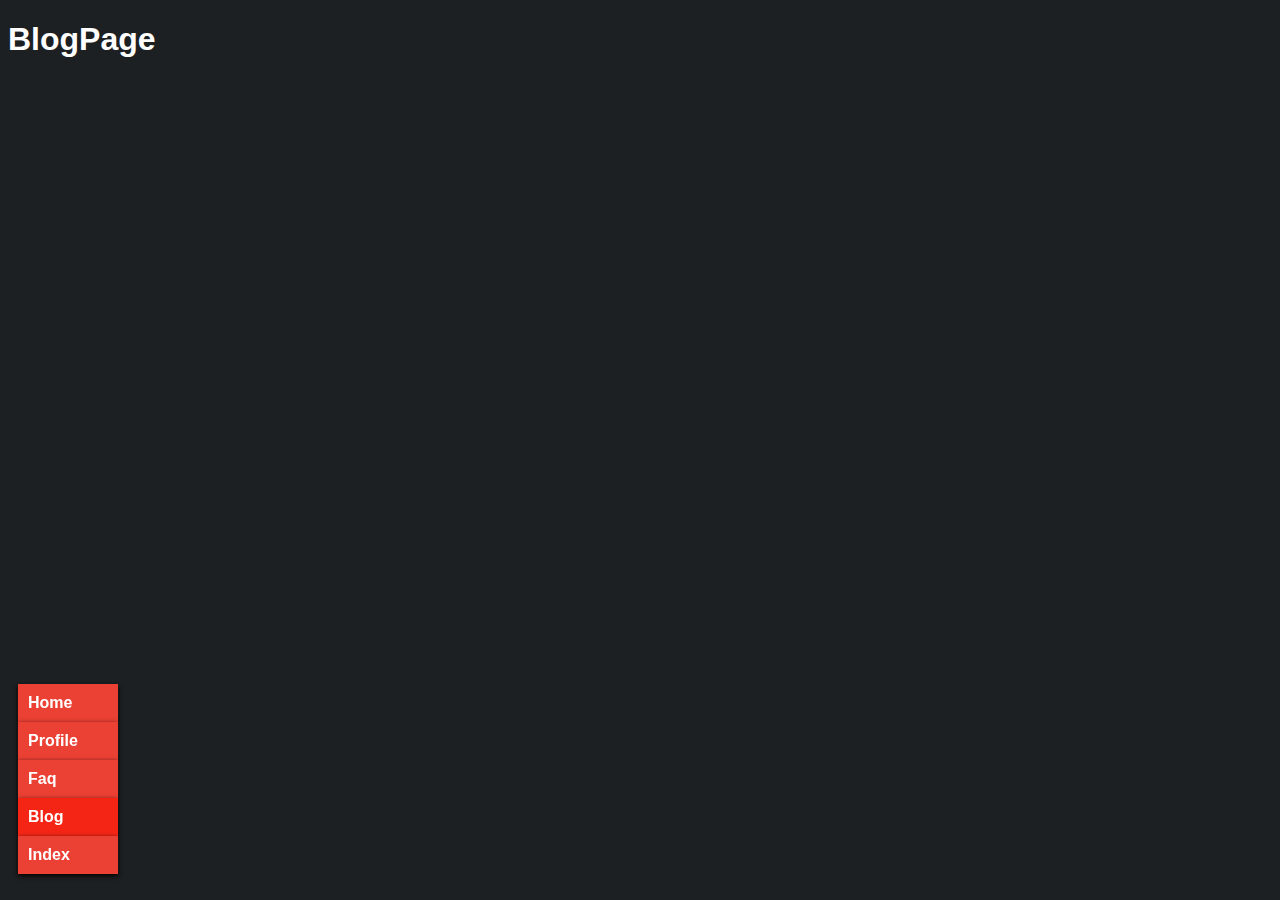
==== blog.html @ 9f6372d3 "S~" ====
<!DOCTYPE html>
<head>
	<meta charset="UTF-8">
	<meta name="viewport" content="width=device-width, initial-scale=1.0">
	<meta http-equiv="X-UA-Compatible" content="ie=edge">
	<link rel="stylesheet" href="style.css">

	<title>Homepage</title>

</head>
<body>
	<main>
		<h1>BlogPage</h1>
		<!-- Navigation -->
		<nav>
			<ul>
				<li>	<a href="./index.html" id="clean">Home</a>					</li>
				<li>	<a href="./profile.html" id="clean">Profile</a>				</li>
				<li>	<a href="./faq.html" id="clean">Faq</a>						</li>
				<li>	<a href="./blog.html" id="clean" class="active">Blog</a>	</li>
				<li>
					<a class="indexblock"><strong>Index</strong></a>
					<!--<img src="empty_icon.png">-->
				</li>
			</ul>
		</nav>
	</main>
</body>
<!--


-articles on the following
> Study choice - a combination of the sections **Study choice activities, Motivate your study choice** and **After completing the study...** from you SKC document
> Personal SWOT analysis - taken from your SKC document
> Programming experience - taken from the SKC questionnaire
> First feedback - The feedback you had from the SKC assignment and what your thoughts were about that feedback
> At least one article about the ICT field of work (as a result of the online Company Safari).


-->
---- style.css ----
body {
    color: white;
    font-family: Arial, Helvetica, sans-serif;
    background-color: #1d2022;
}



.Content h1{
    display:block;
    text-align:center;
}

.Content {
    transform: translateY(100px);
    margin: auto;
    width: 45%;
    display: block;
    padding: 20px;
    background-color: #2d2f30;
    border-radius: 20px;
    box-shadow: 0px 2px 5px 0px rgba(0, 0, 0, 1);
}






nav ul {
    position: fixed;
    list-style-type: none;
    bottom: 0px;
    padding: 10px;
    width: 100px;
}

nav ul li a {
    display: block;
    position: relative;
    background-color: #eb4034;
    padding: 10px;
    box-shadow: 0px 2px 5px 0px rgba(0, 0, 0, 1);
}

nav ul li a:hover{
    background-color: #f52516;
    color: #f52516;
    transform: translateX(5%);
}



.active {
    display: block;
    background-color: #f52516;
}
/*
    nav ul li img {
        position: absolute;
        background: #5c0b0b61;
        top: -25px;
        right: -43.8px;
        height: 39px;
    }  for icon of 500x500 */


#clean {
    text-decoration:none; 
    color:white; 
    font-weight:600
}
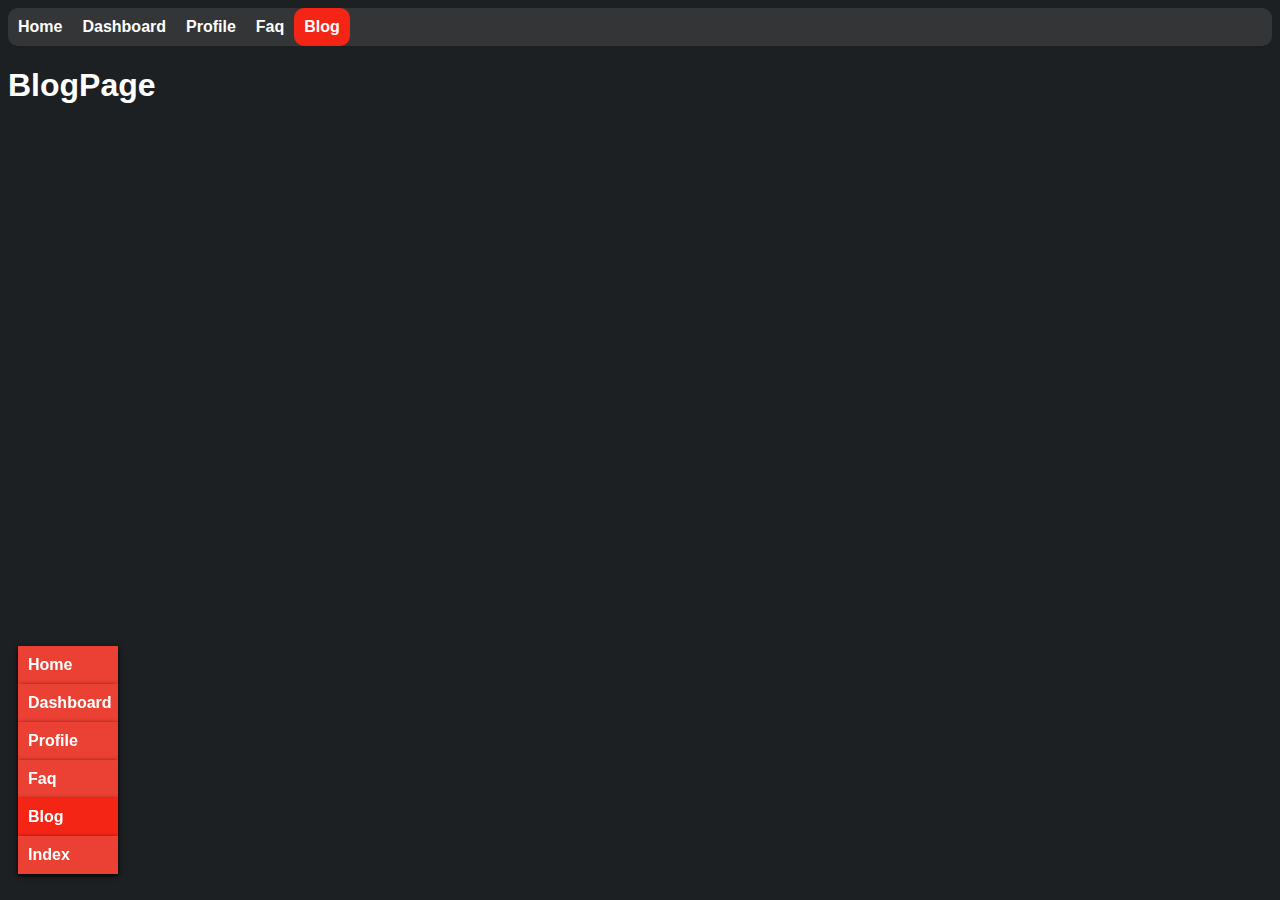
==== commit ebd11a74: "top nav added" ====
--- a/blog.html
+++ b/blog.html
@@ -9,12 +9,50 @@
 
 </head>
 <body>
+	<div class="topnav">
+
+		<ul>
+			<li>
+				<a href="./index.html" id="clean">
+					Home
+				</a>
+			</li>
+
+			<li>
+				<a href="./dashboard.html" id="clean">
+					Dashboard
+				</a>
+			</li>
+
+			<li>
+				<a href="./profile.html" id="clean">
+					Profile
+				</a>
+			</li>
+
+			<li>
+				<a href="./faq.html" id="clean">
+					Faq
+				</a>
+			</li>
+
+			<li>
+				<a href="./blog.html" id="clean" class="active">
+					Blog
+				</a>
+			</li>
+
+		</ul>
+
+	</div>
+
 	<main>
 		<h1>BlogPage</h1>
 		<!-- Navigation -->
 		<nav>
 			<ul>
 				<li>	<a href="./index.html" id="clean">Home</a>					</li>
+				<li>	<a href="./dashboard.html" id="clean">Dashboard</a>		</li>
 				<li>	<a href="./profile.html" id="clean">Profile</a>				</li>
 				<li>	<a href="./faq.html" id="clean">Faq</a>						</li>
 				<li>	<a href="./blog.html" id="clean" class="active">Blog</a>	</li>
--- a/style.css
+++ b/style.css
@@ -22,9 +22,29 @@
     box-shadow: 0px 2px 5px 0px rgba(0, 0, 0, 1);
 }
 
-
-
-
+.topnav {
+    display: block;
+    overflow: auto;
+    padding:0px;
+    width: 100%;
+    background-color: #333537;
+    border-radius: 10px;
+}
+.topnav > ul {
+    list-style-type:none;
+    margin:0;
+    padding:0;
+}
+.topnav > ul li {
+    display:inline;
+    float: left;
+}
+    .topnav > ul li a {
+        display: block;
+        padding: 10px;
+        border-radius: 10px;
+        text-align: center;
+    }
 
 
 nav ul {
@@ -37,7 +57,6 @@
 
 nav ul li a {
     display: block;
-    position: relative;
     background-color: #eb4034;
     padding: 10px;
     box-shadow: 0px 2px 5px 0px rgba(0, 0, 0, 1);
@@ -48,8 +67,6 @@
     color: #f52516;
     transform: translateX(5%);
 }
-
-
 
 .active {
     display: block;
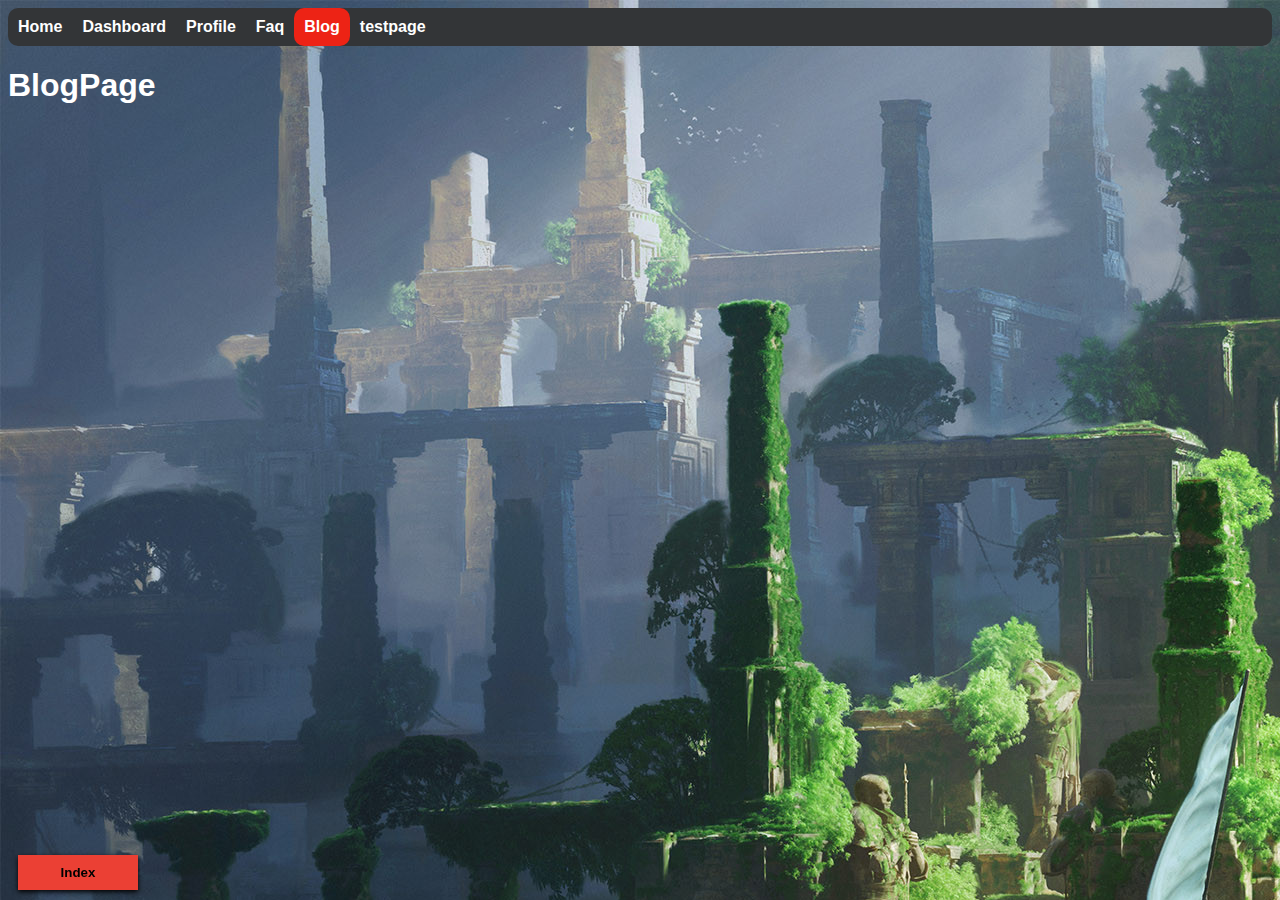
==== commit cd31dfe6: "added testpage, fixed indexlist" ====
--- a/blog.html
+++ b/blog.html
@@ -42,6 +42,11 @@
 				</a>
 			</li>
 
+			<li>
+				<a href="./testpage.html" id="clean">
+					testpage
+				</a>
+			</li>
 		</ul>
 
 	</div>
@@ -49,19 +54,17 @@
 	<main>
 		<h1>BlogPage</h1>
 		<!-- Navigation -->
-		<nav>
-			<ul>
-				<li>	<a href="./index.html" id="clean">Home</a>					</li>
-				<li>	<a href="./dashboard.html" id="clean">Dashboard</a>		</li>
-				<li>	<a href="./profile.html" id="clean">Profile</a>				</li>
-				<li>	<a href="./faq.html" id="clean">Faq</a>						</li>
-				<li>	<a href="./blog.html" id="clean" class="active">Blog</a>	</li>
-				<li>
-					<a class="indexblock"><strong>Index</strong></a>
-					<!--<img src="empty_icon.png">-->
-				</li>
-			</ul>
-		</nav>
+		<div class="dropdown">
+			<button class="dropdownbutton"><strong>Index</strong></button>
+			<div class="dropdown-content">
+				<a href="./index.html">Home</a>
+				<a href="./dashboard.html">Dashboard</a>
+				<a href="./profile.html">Profile</a>
+				<a href="./faq.html">Faq</a>
+				<a href="./blog.html" class="active">Blog</a>
+				<a href="./testpage.html">Testpage</a>
+			</div>
+		</div>
 	</main>
 </body>
 <!--
--- a/style.css
+++ b/style.css
@@ -2,30 +2,51 @@
     color: white;
     font-family: Arial, Helvetica, sans-serif;
     background-color: #1d2022;
+    background-image: url(background1.jpg);
+    background-attachment:fixed;
 }
-
-
 
 .Content h1{
     display:block;
     text-align:center;
 }
-
 .Content {
     transform: translateY(100px);
     margin: auto;
     width: 45%;
     display: block;
     padding: 20px;
-    background-color: #2d2f30;
+    background-color: #2d2f30e3;
     border-radius: 20px;
     box-shadow: 0px 2px 5px 0px rgba(0, 0, 0, 1);
 }
 
+.sidecontentimage1 {
+    position: absolute;
+    display: block;
+    float: right;
+    top: 329px;
+    right: 0px;
+    background-color: #2d2f30e3;
+    border-radius: 20px 0px 0px 20px;
+    box-shadow: 0px 2px 5px 0px rgba(0, 0, 0, 1);
+    width: 22%;
+}
+.sidecontentimage1 > img {
+    display: block;
+    height: 297px;
+    margin: auto;
+}
+.sidecontentimage1 > p{
+    text-align: center;
+}
+
+
+
 .topnav {
     display: block;
     overflow: auto;
-    padding:0px;
+    padding: 0px;
     width: 100%;
     background-color: #333537;
     border-radius: 10px;
@@ -39,47 +60,72 @@
     display:inline;
     float: left;
 }
-    .topnav > ul li a {
+.topnav > ul li a {
         display: block;
         padding: 10px;
         border-radius: 10px;
         text-align: center;
-    }
+}
+.active {
+    background-color: #ed2315;
+}
 
 
-nav ul {
+.dropdown-content > a.active {
+    background-color: #ed2315;
+}
+
+.dropdown {
     position: fixed;
-    list-style-type: none;
-    bottom: 0px;
+    display: inline-block;
     padding: 10px;
     width: 100px;
+    bottom: 0px;
 }
 
-nav ul li a {
+.dropdown-content {
+    display: none;
+    position: absolute;
+    min-width: 120px;
+    top: 10px;
+    transform: translateY(-100%);
+}
+
+
+.dropdown:hover .dropdown-content {
+    display: block;
+}
+
+.dropdown:hover .dropdownbutton {
+    background-color: #ed2315;
+}
+
+.dropdownbutton {
+    background-color: #eb4034;
+    padding: 10px;
+    width: 120px;
+    box-shadow: 0px 2px 5px 0px rgba(0, 0, 0, 1);
+    cursor: pointer;
+    color: black;
+    font-weight: 600;
+    border: none;
+}
+
+.dropdown-content > a {
     display: block;
     background-color: #eb4034;
     padding: 10px;
-    box-shadow: 0px 2px 5px 0px rgba(0, 0, 0, 1);
+    box-shadow: 0px 0px 2px 0px rgba(0, 0, 0, 1);
+    text-decoration: none;
+    color: black;
+    font-weight: 600;
 }
 
-nav ul li a:hover{
-    background-color: #f52516;
-    color: #f52516;
-    transform: translateX(5%);
-}
-
-.active {
-    display: block;
-    background-color: #f52516;
-}
-/*
-    nav ul li img {
-        position: absolute;
-        background: #5c0b0b61;
-        top: -25px;
-        right: -43.8px;
-        height: 39px;
-    }  for icon of 500x500 */
+.dropdown-content > a:hover {
+        background-color: #f52516;
+        color: black;
+        transform: translateX(5%);
+    }
 
 
 #clean {
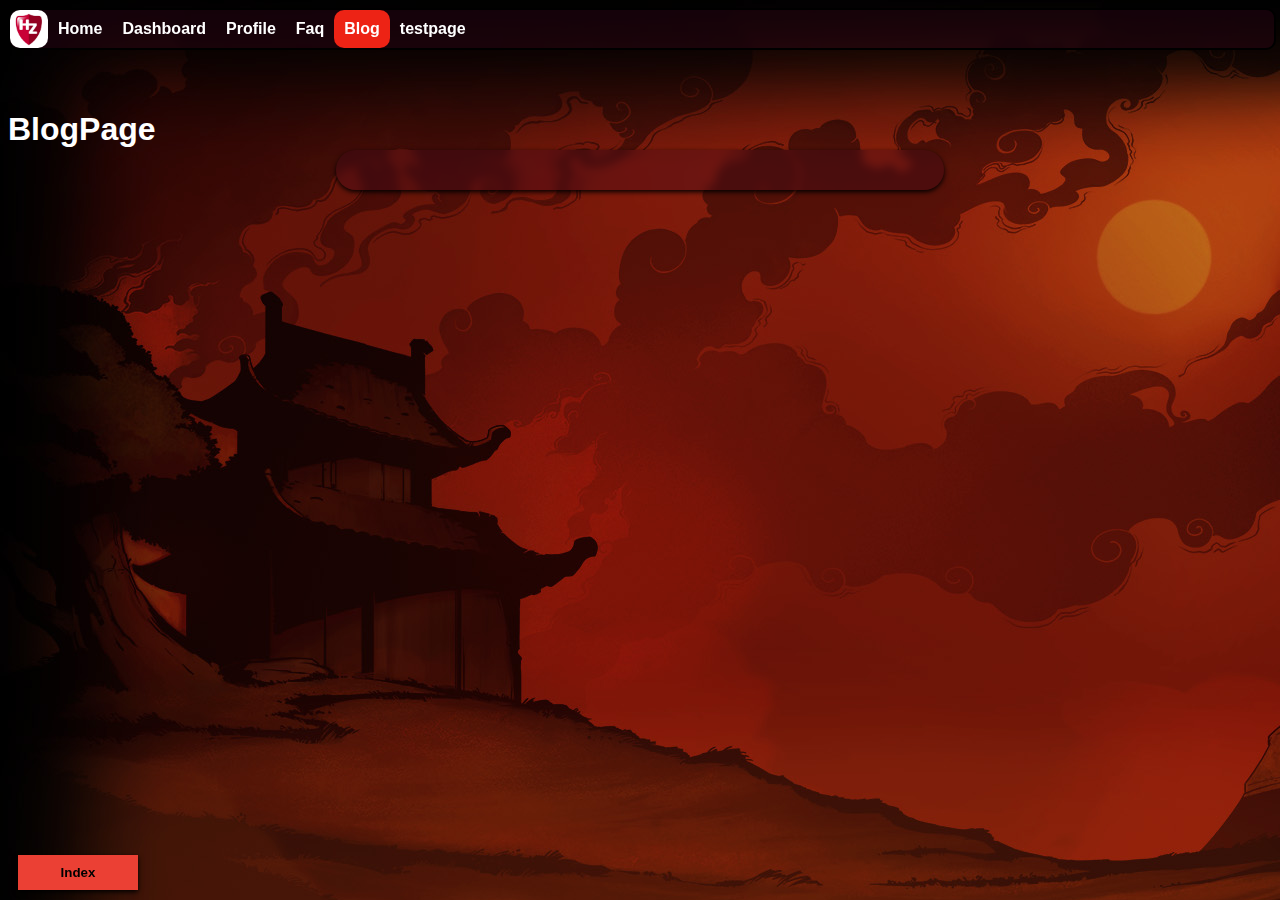
==== commit 14643c91: "added HZ logo, FAQ page made" ====
--- a/blog.html
+++ b/blog.html
@@ -12,6 +12,9 @@
 	<div class="topnav">
 
 		<ul>
+			<li>
+				<img src="HZLogo.png" />
+			</li>
 			<li>
 				<a href="./index.html" id="clean">
 					Home
@@ -51,7 +54,15 @@
 
 	</div>
 
+
+
+
 	<main>
+		<div class="Content">
+
+		</div>
+
+
 		<h1>BlogPage</h1>
 		<!-- Navigation -->
 		<div class="dropdown">
--- a/style.css
+++ b/style.css
@@ -2,7 +2,7 @@
     color: white;
     font-family: Arial, Helvetica, sans-serif;
     background-color: #1d2022;
-    background-image: url(background1.jpg);
+    background-image: url(background2.jpg);
     background-attachment:fixed;
 }
 
@@ -16,9 +16,10 @@
     width: 45%;
     display: block;
     padding: 20px;
-    background-color: #2d2f30e3;
     border-radius: 20px;
     box-shadow: 0px 2px 5px 0px rgba(0, 0, 0, 1);
+    background-color: rgba(62,8,29, 0.3);
+    backdrop-filter:blur(5px);
 }
 
 .sidecontentimage1 {
@@ -27,7 +28,8 @@
     float: right;
     top: 329px;
     right: 0px;
-    background-color: #2d2f30e3;
+    background-color: rgba(62,8,29, 0.3);
+    backdrop-filter: blur(5px);
     border-radius: 20px 0px 0px 20px;
     box-shadow: 0px 2px 5px 0px rgba(0, 0, 0, 1);
     width: 22%;
@@ -44,11 +46,14 @@
 
 
 .topnav {
+    border: 2px solid black;
     display: block;
     overflow: auto;
     padding: 0px;
     width: 100%;
-    background-color: #333537;
+    max-height:38px;
+    background-color: rgba(62,8,29, 0.3);
+    backdrop-filter: blur(5px);
     border-radius: 10px;
 }
 .topnav > ul {
@@ -66,6 +71,13 @@
         border-radius: 10px;
         text-align: center;
 }
+    .topnav > ul li img {
+        display: block;
+        padding: 0px;
+        float: right;
+        height: 38px;
+        border-radius: 10px;
+    }
 .active {
     background-color: #ed2315;
 }
@@ -111,6 +123,13 @@
     border: none;
 }
 
+
+
+
+
+
+
+
 .dropdown-content > a {
     display: block;
     background-color: #eb4034;
@@ -135,3 +154,93 @@
 }
 
 
+
+
+table {
+    border: 2px black solid;
+    background-color: #f97676;
+    border-radius: 3px;
+}
+td {
+    border: 1.7px black solid;
+    color: black;
+}
+thead{
+    background-color: #fb3d3d;
+    font-size: 20px;
+}
+
+.passed {
+    background-color: lightgreen;
+    border: 1.7px black solid;
+}
+
+.failed {
+    background-color: darkred;
+    color: white;
+    border: 1.7px black solid;
+}
+
+.NYD {
+    background-color: #7676ff;
+    color: white;
+    border: 1.7px black solid;
+}
+
+.q1Header {
+    background-color: #fa5757;
+    text-align:center;
+    border: 2px black solid;
+}
+.q2Header {
+    background-color: #fa5757;
+    text-align:center;
+    border: 2px black solid;
+}
+.q3Header {
+    background-color: #fa5757;
+    text-align:center;
+    border: 2px black solid;
+}
+.q4Header {
+    background-color: #fa5757;
+    text-align:center;
+    border: 2px black solid;
+}
+
+.tablediv {
+    display:flex;
+    align-items:center;
+    justify-content:center; 
+}
+
+
+
+
+.progressbackground {
+    display: block;
+    width: 100%;
+    height: 20px;
+    background-color: dodgerblue;
+    border: 2px solid black;
+}
+
+.progressbar {
+    background-color: aqua;
+    height: 100%;
+    width: 40%;
+}
+
+.ndsaprogresscontainer {
+    padding: 10px;
+    background-color: #1c1d1ee3;
+    width: 120px;
+    border-radius: 10px;
+    border: 2px solid black;
+}
+
+.topndsaprogresscontainer{
+    display:flex;
+    padding:10px;
+    justify-content:center;
+}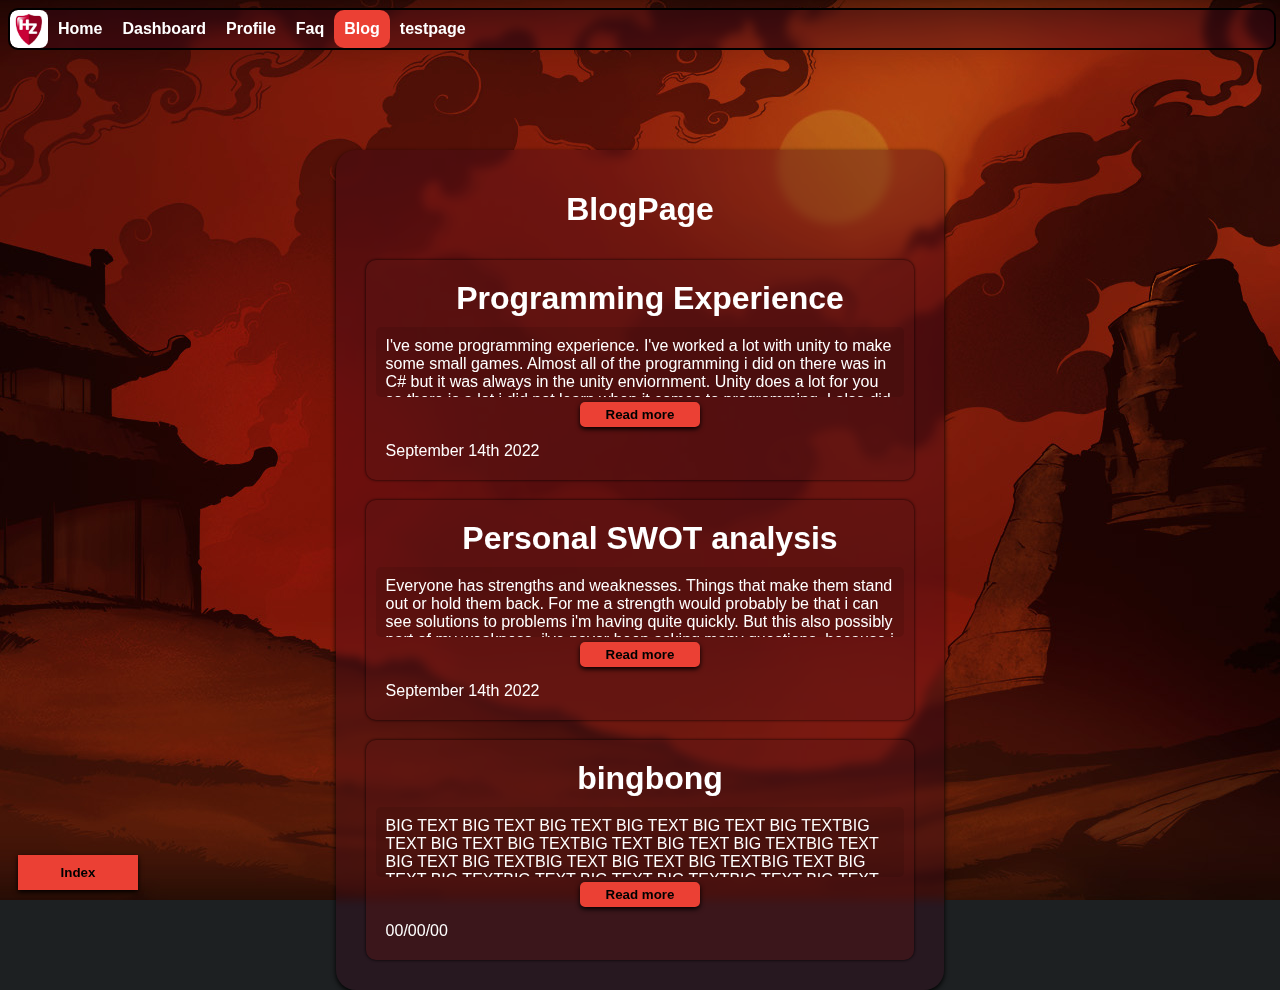
==== commit 839af8fd: "blogpage built tweaked some thinks" ====
--- a/blog.html
+++ b/blog.html
@@ -59,11 +59,82 @@
 
 	<main>
 		<div class="Content">
+			<h1>BlogPage</h1>
+
+
+			<div class="elementspacer">
+				<div class="blogpost">
+					<div class="blogtitle">
+						Programming Experience
+					</div>
+					<div class="blogcontent">
+						I've some programming experience. I've worked a lot with unity to make some small games. Almost all of the programming i did on there was in C# but it was always in the unity enviornment. Unity does a lot for you so there is a lot i did not learn when it comes to programming.
+						I also did some programming in python but i never had any big projects i did on python.
+					</div>
+					<div class="buttondiv">
+						<button class="blogbutton">
+							<div class="blogbuttontext">
+								Read more
+							</div>
+						</button>
+					</div>
+					<div class="blogpostdate">
+						September 14th 2022
+					</div>
+				</div>
+			</div>
+
+
+
+
+			<div class="elementspacer">
+				<div class="blogpost">
+					<div class="blogtitle">
+						Personal SWOT analysis
+					</div>
+					<div class="blogcontent">
+						Everyone has strengths and weaknesses. Things that make them stand out or hold them back. For me a strength would probably be that i can see solutions to problems i'm having quite quickly. But this also possibly part of my weakness, i've never been asking many questions, because i can often solve... things on my own.
+						I dont ask questions when i need to, because i never needed to before. This is likely the thing i need to work on the most for myself during this study programme. I need to learn to realize when i need to ask questions and also to actually ask them.
+					</div>
+					<div class="buttondiv">
+						<button class="blogbutton">
+							<div class="blogbuttontext">
+								Read more
+							</div>
+						</button>
+					</div>
+					<div class="blogpostdate">
+						September 14th 2022
+					</div>
+				</div>
+			</div>
+
+
+			<div class="elementspacer">
+				<div class="blogpost">
+					<div class="blogtitle">
+						bingbong
+					</div>
+					<div class="blogcontent">
+						BIG TEXT BIG TEXT BIG TEXT BIG TEXT BIG TEXT BIG TEXTBIG TEXT BIG TEXT BIG TEXTBIG TEXT BIG TEXT BIG TEXTBIG TEXT BIG TEXT BIG TEXTBIG TEXT BIG TEXT BIG TEXTBIG TEXT BIG TEXT BIG TEXTBIG TEXT BIG TEXT BIG TEXTBIG TEXT BIG TEXT BIG TEXTBIG TEXT BIG TEXT BIG TEXTBIG TEXT BIG TEXT BIG TEXTBIG TEXT BIG TEXT BIG TEXTBIG TEXT BIG TEXT BIG TEXTBIG TEXT BIG TEXT BIG TEXTBIG TEXT BIG TEXT BIG TEXTBIG TEXT BIG TEXT BIG TEXTBIG TEXT BIG TEXT BIG TEXTBIG TEXT BIG TEXT BIG TEXTBIG TEXT BIG TEXT BIG TEXTBIG TEXT BIG TEXT BIG TEXTBIG TEXT BIG TEXT BIG TEXTBIG TEXT BIG TEXT BIG TEXTBIG TEXT BIG TEXT BIG TEXTBIG TEXT BIG TEXT BIG TEXTBIG TEXT BIG TEXT BIG TEXTBIG TEXT BIG TEXT BIG TEXTBIG TEXT BIG TEXT BIG TEXTBIG TEXT BIG TEXT BIG TEXTBIG TEXT BIG TEXT BIG TEXTBIG TEXT BIG TEXT BIG TEXTBIG TEXT BIG TEXT BIG TEXTBIG TEXT BIG TEXT BIG TEXTBIG TEXT BIG TEXT BIG TEXTBIG TEXT BIG TEXT BIG TEXT
+					</div>
+					<div class="buttondiv">
+						<button class="blogbutton">
+							<div class="blogbuttontext">
+								Read more
+							</div>
+						</button>
+					</div>
+					<div class="blogpostdate">
+						00/00/00
+					</div>
+				</div>
+			</div>
+
 
 		</div>
 
 
-		<h1>BlogPage</h1>
 		<!-- Navigation -->
 		<div class="dropdown">
 			<button class="dropdownbutton"><strong>Index</strong></button>
--- a/style.css
+++ b/style.css
@@ -4,7 +4,18 @@
     background-color: #1d2022;
     background-image: url(background2.jpg);
     background-attachment:fixed;
-}
+    background-position:center;
+}
+
+::-webkit-scrollbar {
+    background-color: #330a04;
+}
+::-webkit-scrollbar-thumb {
+    background-color: #930707;
+    border-radius:10px;
+}
+
+
 
 .Content h1{
     display:block;
@@ -13,6 +24,7 @@
 .Content {
     transform: translateY(100px);
     margin: auto;
+    min-height:650px;
     width: 45%;
     display: block;
     padding: 20px;
@@ -26,18 +38,18 @@
     position: absolute;
     display: block;
     float: right;
-    top: 329px;
+    top: 200px;
     right: 0px;
     background-color: rgba(62,8,29, 0.3);
     backdrop-filter: blur(5px);
     border-radius: 20px 0px 0px 20px;
     box-shadow: 0px 2px 5px 0px rgba(0, 0, 0, 1);
     width: 22%;
+    padding:10px;
 }
 .sidecontentimage1 > img {
     display: block;
     height: 297px;
-    margin: auto;
 }
 .sidecontentimage1 > p{
     text-align: center;
@@ -48,7 +60,7 @@
 .topnav {
     border: 2px solid black;
     display: block;
-    overflow: auto;
+    overflow: hidden;
     padding: 0px;
     width: 100%;
     max-height:38px;
@@ -71,15 +83,15 @@
         border-radius: 10px;
         text-align: center;
 }
-    .topnav > ul li img {
-        display: block;
-        padding: 0px;
-        float: right;
-        height: 38px;
-        border-radius: 10px;
-    }
+.topnav > ul li img {
+    display: block;
+    padding: 0px;
+    float: right;
+    height: 38px;
+    border-radius: 8px;
+}
 .active {
-    background-color: #ed2315;
+    background-color: #eb4034;
 }
 
 
@@ -104,6 +116,7 @@
 }
 
 
+
 .dropdown:hover .dropdown-content {
     display: block;
 }
@@ -126,6 +139,79 @@
 
 
 
+.piheader {
+    text-align:center;
+    font-weight:600;
+}
+
+.personalinformation {
+    display: block;
+    background-color: rgba(0, 0, 0, 0.3);
+    max-width: 40%;
+    border-radius: 5px;
+    font-size: 150%;
+    height: 100%;
+    padding: 10px;
+}
+
+.pi-indent{
+    padding:10px;
+}
+
+.ecinformation {
+    display: block;
+    background-color: rgba(0, 0, 0, 0.3);
+    max-width: 40%;
+    height:100%;
+    border-radius: 5px;
+    font-size: 150%;
+    padding: 10px;
+    float: right;
+}
+
+.characteristics {
+    display:block;
+    background-color: rgba(0, 0, 0, 0.3);
+    max-width: 100%;
+    border-radius: 5px;
+    padding: 10px;
+    float: right;
+}
+
+.characteristics > h2 {
+    text-align:center;
+}
+
+
+
+.hzbuildingimg > img {
+    display: inline-block;
+    float: right;
+    max-width: 45%;
+    border: 2px solid black;
+    float: right;
+}
+
+.introduction {
+    padding:10px;
+}
+
+.homepagestudyprogrammeElement {
+    display:inline;
+    padding:10px;
+    width:45%;
+}
+
+.homepagemotivation {
+    padding: 10px;
+}
+
+hr {
+    height: 5px;
+    border: none;
+    background-color: rgba(62,8,29, 0.3);
+}
+
 
 
 
@@ -217,6 +303,8 @@
 
 
 
+
+
 .progressbackground {
     display: block;
     width: 100%;
@@ -243,4 +331,68 @@
     display:flex;
     padding:10px;
     justify-content:center;
+}
+
+
+
+
+.blogpost {
+    display: block;
+    background-color: rgba(90,19,19, 0.4);
+    min-height: 50px;
+    border-radius: 10px;
+    box-shadow: 0px 0px 3px 0px rgba(0, 0, 0, 1);
+    padding: 10px;
+    justify-content: center;
+}
+
+.blogtitle {
+    display:block;
+    width:100%;
+    text-align:center;
+    font-weight:600;
+    font-size: 200%;
+    padding:10px;
+}
+
+.blogcontent {
+    padding:10px;
+    background-color: rgba(0, 0, 0, 0.1);
+    border-radius: 5px;
+    max-height: 50px;
+    overflow:hidden;
+}
+
+.blogpostdate {
+    padding: 10px;
+}
+
+.buttondiv {
+    display:flex;
+    justify-content:center;
+    padding: 5px;
+}
+
+.blogbutton {
+    background-color: #eb4034;
+    padding: 5px;
+    width: 120px;
+    box-shadow: 0px 2px 5px 0px rgba(0, 0, 0, 1);
+    cursor: pointer;
+    color: black;
+    font-weight: 600;
+    border: none;
+    border-radius: 5px;
+}
+
+.blogbutton:active .blogcontent{
+    max-height:none;
+}
+
+.blogbuttontext {
+
+}
+
+.elementspacer {
+    padding:10px;
 }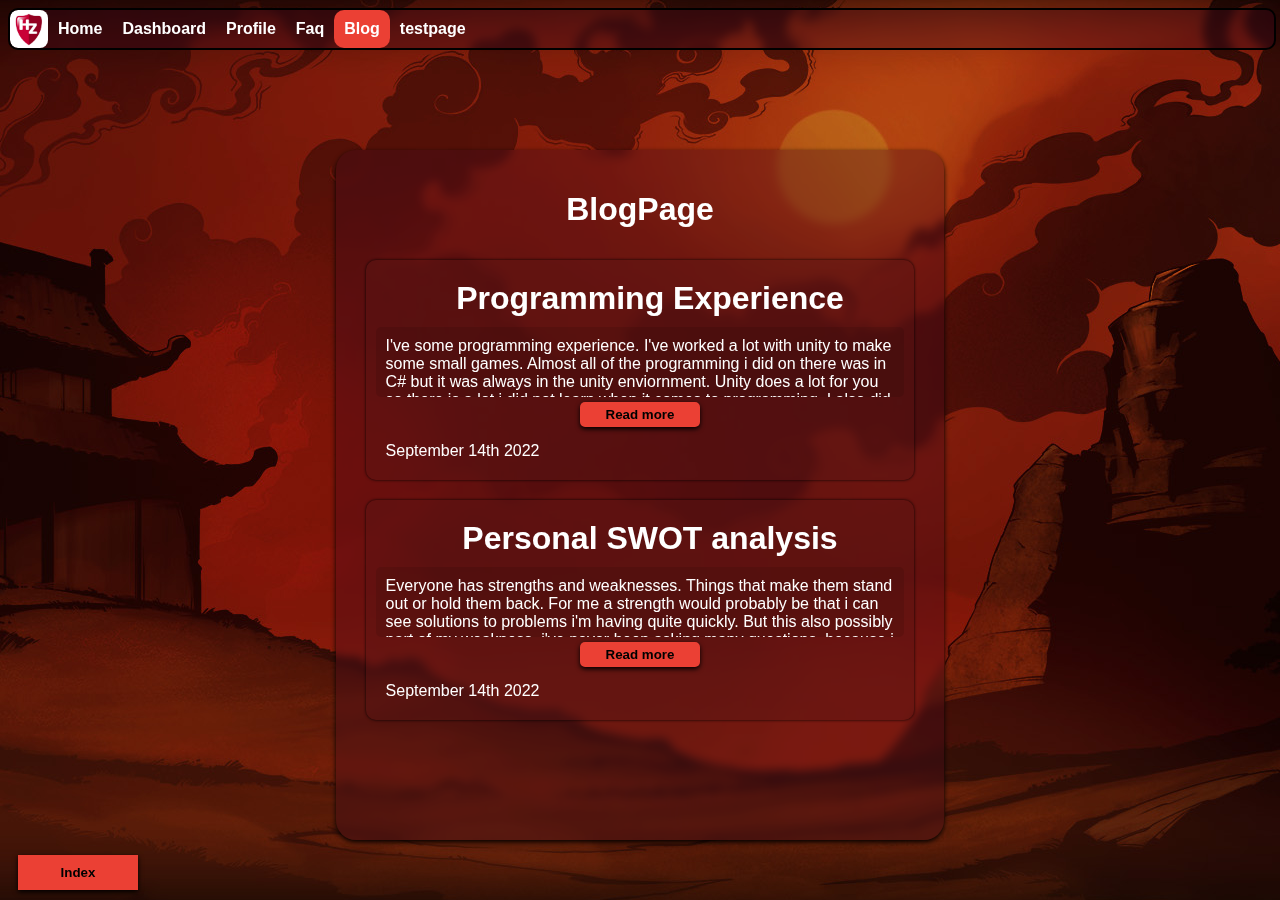
==== commit d19aec6e: "turned one blog post into comment" ====
--- a/blog.html
+++ b/blog.html
@@ -109,7 +109,7 @@
 				</div>
 			</div>
 
-
+			<!--
 			<div class="elementspacer">
 				<div class="blogpost">
 					<div class="blogtitle">
@@ -130,7 +130,7 @@
 					</div>
 				</div>
 			</div>
-
+			-->
 
 		</div>
 
--- a/style.css
+++ b/style.css
@@ -169,13 +169,42 @@
     float: right;
 }
 
+.ecimg {
+    display:block;
+    float:left;
+    padding: 10px;
+}
+
+.ecimg > img {
+    border: solid 3px black;
+    border-radius:10px;
+    max-height: 300px;
+}
+
+.piimg {
+    display: block;
+    padding: 10px;
+}
+
+.bop {
+    display:flex;
+}
+
+.piimg > img {
+    border: solid 3px black;
+    border-radius: 10px;
+    max-height: 300px;
+    width:75%;
+    float:right;
+}
+
 .characteristics {
     display:block;
     background-color: rgba(0, 0, 0, 0.3);
     max-width: 100%;
     border-radius: 5px;
     padding: 10px;
-    float: right;
+    float: left;
 }
 
 .characteristics > h2 {
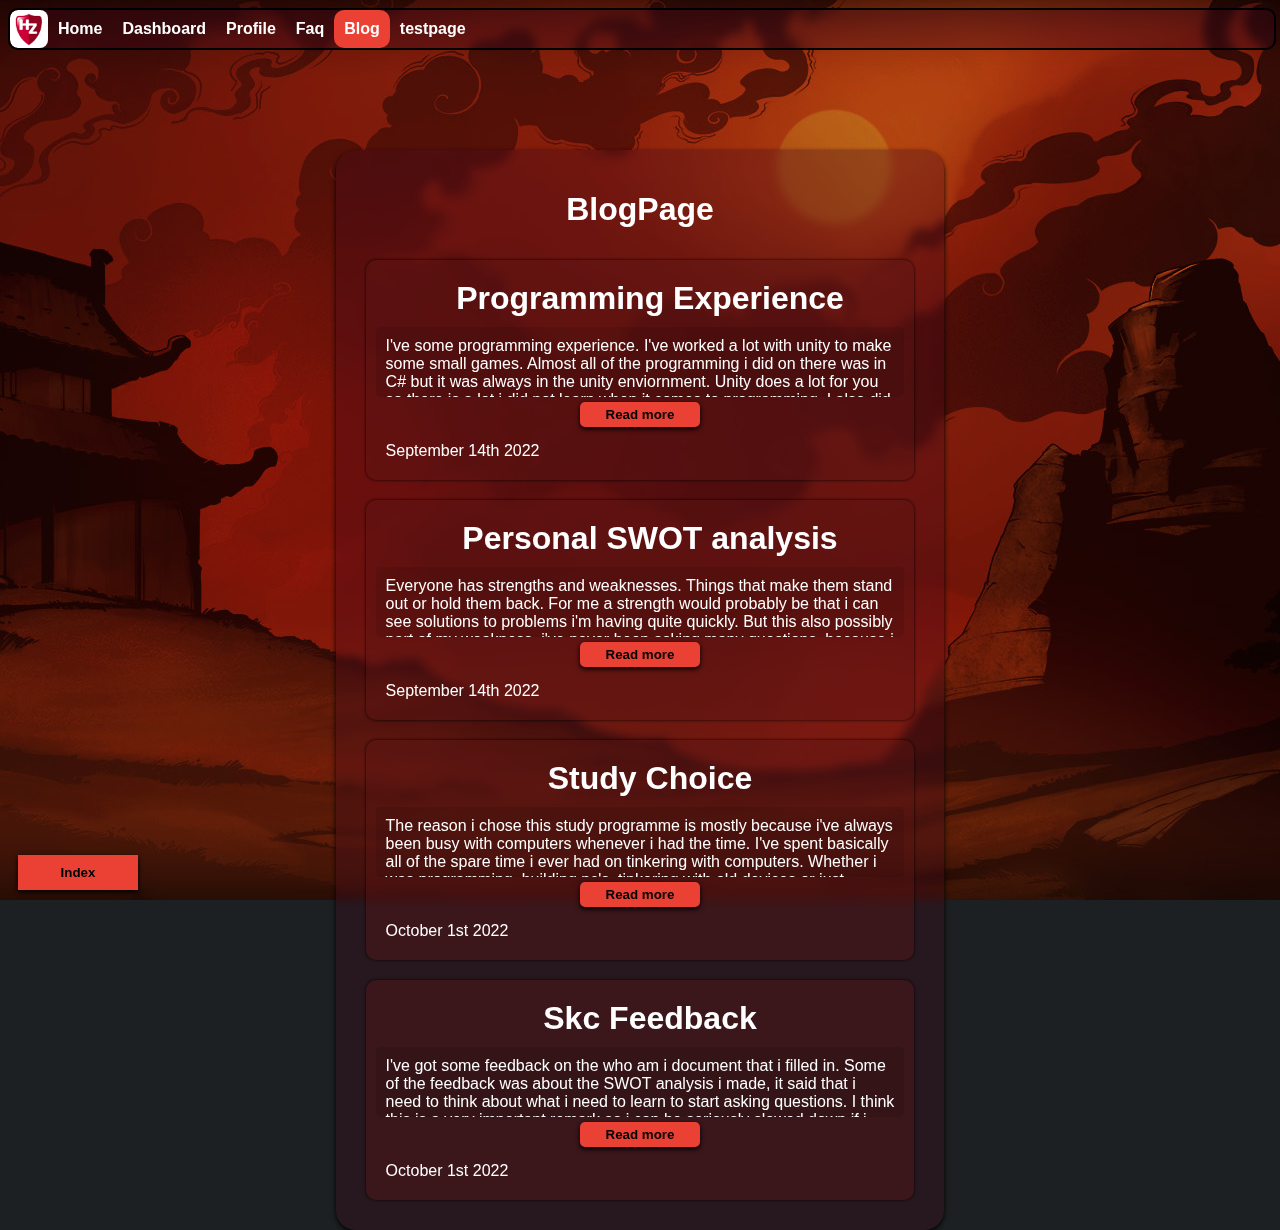
==== commit 4679c99d: "added read more button functionality" ====
--- a/blog.html
+++ b/blog.html
@@ -4,7 +4,7 @@
 	<meta name="viewport" content="width=device-width, initial-scale=1.0">
 	<meta http-equiv="X-UA-Compatible" content="ie=edge">
 	<link rel="stylesheet" href="style.css">
-
+	<script src="jsfunctions.js"></script>
 	<title>Homepage</title>
 
 </head>
@@ -67,13 +67,13 @@
 					<div class="blogtitle">
 						Programming Experience
 					</div>
-					<div class="blogcontent">
+					<div class="blogcontent" id="programmingexperience">
 						I've some programming experience. I've worked a lot with unity to make some small games. Almost all of the programming i did on there was in C# but it was always in the unity enviornment. Unity does a lot for you so there is a lot i did not learn when it comes to programming.
 						I also did some programming in python but i never had any big projects i did on python.
 					</div>
 					<div class="buttondiv">
 						<button class="blogbutton">
-							<div class="blogbuttontext">
+							<div class="blogbuttontext" id="programmingexperiencebutton" onclick="ReadMoreBlog('programmingexperience','programmingexperiencebutton')">
 								Read more
 							</div>
 						</button>
@@ -86,19 +86,18 @@
 
 
 
-
 			<div class="elementspacer">
 				<div class="blogpost">
 					<div class="blogtitle">
 						Personal SWOT analysis
 					</div>
-					<div class="blogcontent">
+					<div class="blogcontent" id="personalswot">
 						Everyone has strengths and weaknesses. Things that make them stand out or hold them back. For me a strength would probably be that i can see solutions to problems i'm having quite quickly. But this also possibly part of my weakness, i've never been asking many questions, because i can often solve... things on my own.
 						I dont ask questions when i need to, because i never needed to before. This is likely the thing i need to work on the most for myself during this study programme. I need to learn to realize when i need to ask questions and also to actually ask them.
 					</div>
 					<div class="buttondiv">
 						<button class="blogbutton">
-							<div class="blogbuttontext">
+							<div class="blogbuttontext" id="personalbutton" onclick="ReadMoreBlog('personalswot', 'personalbutton')">
 								Read more
 							</div>
 						</button>
@@ -109,28 +108,51 @@
 				</div>
 			</div>
 
-			<!--
+
 			<div class="elementspacer">
 				<div class="blogpost">
 					<div class="blogtitle">
-						bingbong
+						Study Choice
 					</div>
-					<div class="blogcontent">
-						BIG TEXT BIG TEXT BIG TEXT BIG TEXT BIG TEXT BIG TEXTBIG TEXT BIG TEXT BIG TEXTBIG TEXT BIG TEXT BIG TEXTBIG TEXT BIG TEXT BIG TEXTBIG TEXT BIG TEXT BIG TEXTBIG TEXT BIG TEXT BIG TEXTBIG TEXT BIG TEXT BIG TEXTBIG TEXT BIG TEXT BIG TEXTBIG TEXT BIG TEXT BIG TEXTBIG TEXT BIG TEXT BIG TEXTBIG TEXT BIG TEXT BIG TEXTBIG TEXT BIG TEXT BIG TEXTBIG TEXT BIG TEXT BIG TEXTBIG TEXT BIG TEXT BIG TEXTBIG TEXT BIG TEXT BIG TEXTBIG TEXT BIG TEXT BIG TEXTBIG TEXT BIG TEXT BIG TEXTBIG TEXT BIG TEXT BIG TEXTBIG TEXT BIG TEXT BIG TEXTBIG TEXT BIG TEXT BIG TEXTBIG TEXT BIG TEXT BIG TEXTBIG TEXT BIG TEXT BIG TEXTBIG TEXT BIG TEXT BIG TEXTBIG TEXT BIG TEXT BIG TEXTBIG TEXT BIG TEXT BIG TEXTBIG TEXT BIG TEXT BIG TEXTBIG TEXT BIG TEXT BIG TEXTBIG TEXT BIG TEXT BIG TEXTBIG TEXT BIG TEXT BIG TEXTBIG TEXT BIG TEXT BIG TEXTBIG TEXT BIG TEXT BIG TEXTBIG TEXT BIG TEXT BIG TEXTBIG TEXT BIG TEXT BIG TEXT
+					<div class="blogcontent" id="studychoice">
+						The reason i chose this study programme is mostly because i've always been busy with computers whenever i had the time. I've spent basically all of the spare time i ever had on tinkering with computers. Whether i was programming, building pc's, tinkering with old devices or just messing up my computer in every way possible, i've always enjoyed it, especially after solving big problems or getting new things working.
+						What i am most interested in though is programming, because there are so many possibilities with programming. Whatever you can think of there is likely a way that you can improve it with programming. Thats why later i would like to do things like programming on a professional level, as a software engineer.
 					</div>
 					<div class="buttondiv">
 						<button class="blogbutton">
-							<div class="blogbuttontext">
+							<div class="blogbuttontext" id="studychoicebutton" onclick="ReadMoreBlog('studychoice','studychoicebutton')">
 								Read more
 							</div>
 						</button>
 					</div>
 					<div class="blogpostdate">
-						00/00/00
+						October 1st 2022
 					</div>
 				</div>
 			</div>
-			-->
+
+
+			<div class="elementspacer">
+				<div class="blogpost">
+					<div class="blogtitle">
+						Skc Feedback
+					</div>
+					<div class="blogcontent" id="skcfeedback">
+						I've got some feedback on the who am i document that i filled in. Some of the feedback was about the SWOT analysis i made, it said that i need to think about what i need to learn to start asking questions. 
+						I think this is a very important remark as i can be seriously slowed down if i dont start asking questions when i need to. Another bit of feedback was about Job Oppertunities, it said i should do some research on the three different paths i can take, Software Engineer, Data Scientist or Business & IT consultant. Personally i think Software Engineer will fit me the most but i've not done much research yet so anything can change.
+					</div>
+					<div class="buttondiv">
+						<button class="blogbutton">
+							<div class="blogbuttontext" id="skcfeedbackbutton" onclick="ReadMoreBlog('skcfeedback','skcfeedbackbutton')">
+								Read more
+							</div>
+						</button>
+					</div>
+					<div class="blogpostdate">
+						October 1st 2022
+					</div>
+				</div>
+			</div>
 
 		</div>
 
--- a/style.css
+++ b/style.css
@@ -365,6 +365,8 @@
 
 
 
+
+
 .blogpost {
     display: block;
     background-color: rgba(90,19,19, 0.4);
@@ -372,6 +374,7 @@
     border-radius: 10px;
     box-shadow: 0px 0px 3px 0px rgba(0, 0, 0, 1);
     padding: 10px;
+
     justify-content: center;
 }
 
@@ -385,11 +388,11 @@
 }
 
 .blogcontent {
-    padding:10px;
+    padding: 10px;
     background-color: rgba(0, 0, 0, 0.1);
     border-radius: 5px;
+    overflow: hidden;
     max-height: 50px;
-    overflow:hidden;
 }
 
 .blogpostdate {
@@ -414,10 +417,6 @@
     border-radius: 5px;
 }
 
-.blogbutton:active .blogcontent{
-    max-height:none;
-}
-
 .blogbuttontext {
 
 }
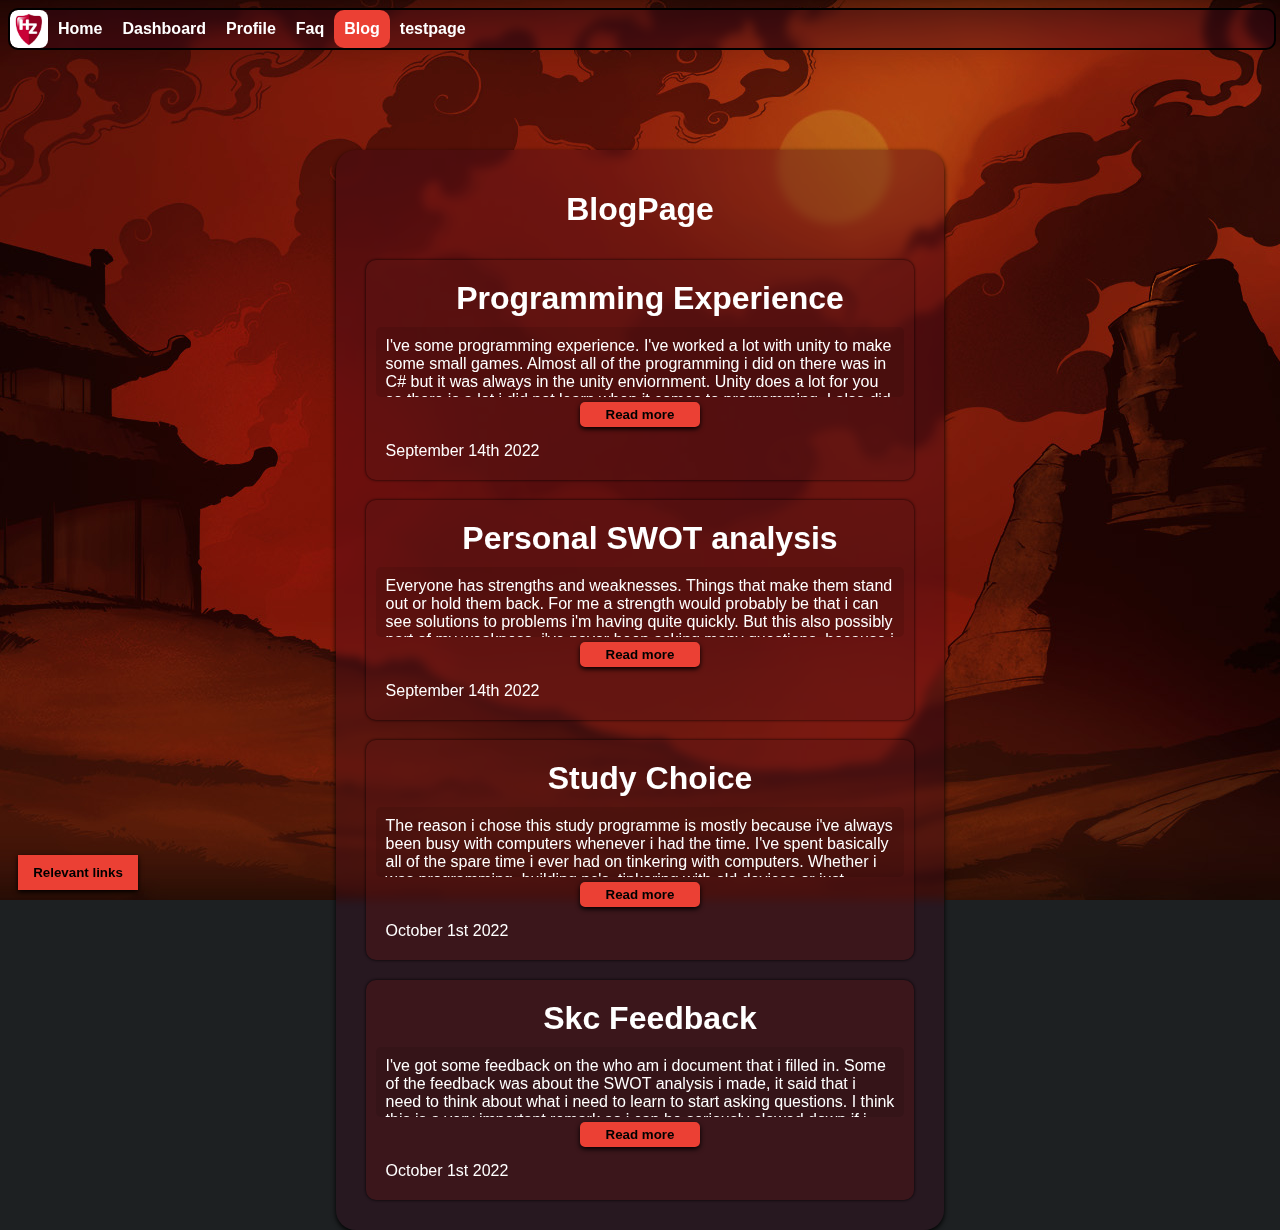
==== commit ca41337b: "Aside Menu" ====
--- a/blog.html
+++ b/blog.html
@@ -159,14 +159,14 @@
 
 		<!-- Navigation -->
 		<div class="dropdown">
-			<button class="dropdownbutton"><strong>Index</strong></button>
+			<button class="dropdownbutton"><strong>Relevant links</strong></button>
 			<div class="dropdown-content">
-				<a href="./index.html">Home</a>
-				<a href="./dashboard.html">Dashboard</a>
-				<a href="./profile.html">Profile</a>
-				<a href="./faq.html">Faq</a>
-				<a href="./blog.html" class="active">Blog</a>
-				<a href="./testpage.html">Testpage</a>
+				<a href="https://hz.nl/en/about-hz/regulations-documents/regulations-study-programmes#panel1202247">CER</a>
+				<a href="https://hz.nl/uploads/documents/1.4-Over-de-HZ/1.4.3.-Regelingen-en-documenten/OERS/2020-2021/9.-Implementation-Regulations-ICT-Fulltime-2020-2021.pdf">IR</a>
+				<a href="https://learn.hz.nl/my/" class="active">HZ Learn</a>
+				<a href="https://teams.microsoft.com/l/team/19%3a2e2afa0286b04932be16cb8ad2d9d2c0%40thread.skype/conversations?groupId=95bddebc-a340-4d88-81fc-b80e0bfc70c3&tenantId=4c16deb3-342d-4fca-bcd5-b1429308034c">ICT Teams</a>
+				<a href="https://hz.osiris-student.nl/#/voortgang/:id">Study Progress</a>
+				<a href="https://github.com/HZ-HBO-ICT">Github</a>
 			</div>
 		</div>
 	</main>
--- a/style.css
+++ b/style.css
@@ -32,6 +32,7 @@
     box-shadow: 0px 2px 5px 0px rgba(0, 0, 0, 1);
     background-color: rgba(62,8,29, 0.3);
     backdrop-filter:blur(5px);
+    overflow:hidden;
 }
 
 .sidecontentimage1 {
@@ -152,6 +153,7 @@
     font-size: 150%;
     height: 100%;
     padding: 10px;
+    width: 100%;
 }
 
 .pi-indent{
@@ -166,7 +168,8 @@
     border-radius: 5px;
     font-size: 150%;
     padding: 10px;
-    float: right;
+    float: left;
+    width: 100%;
 }
 
 .ecimg {
